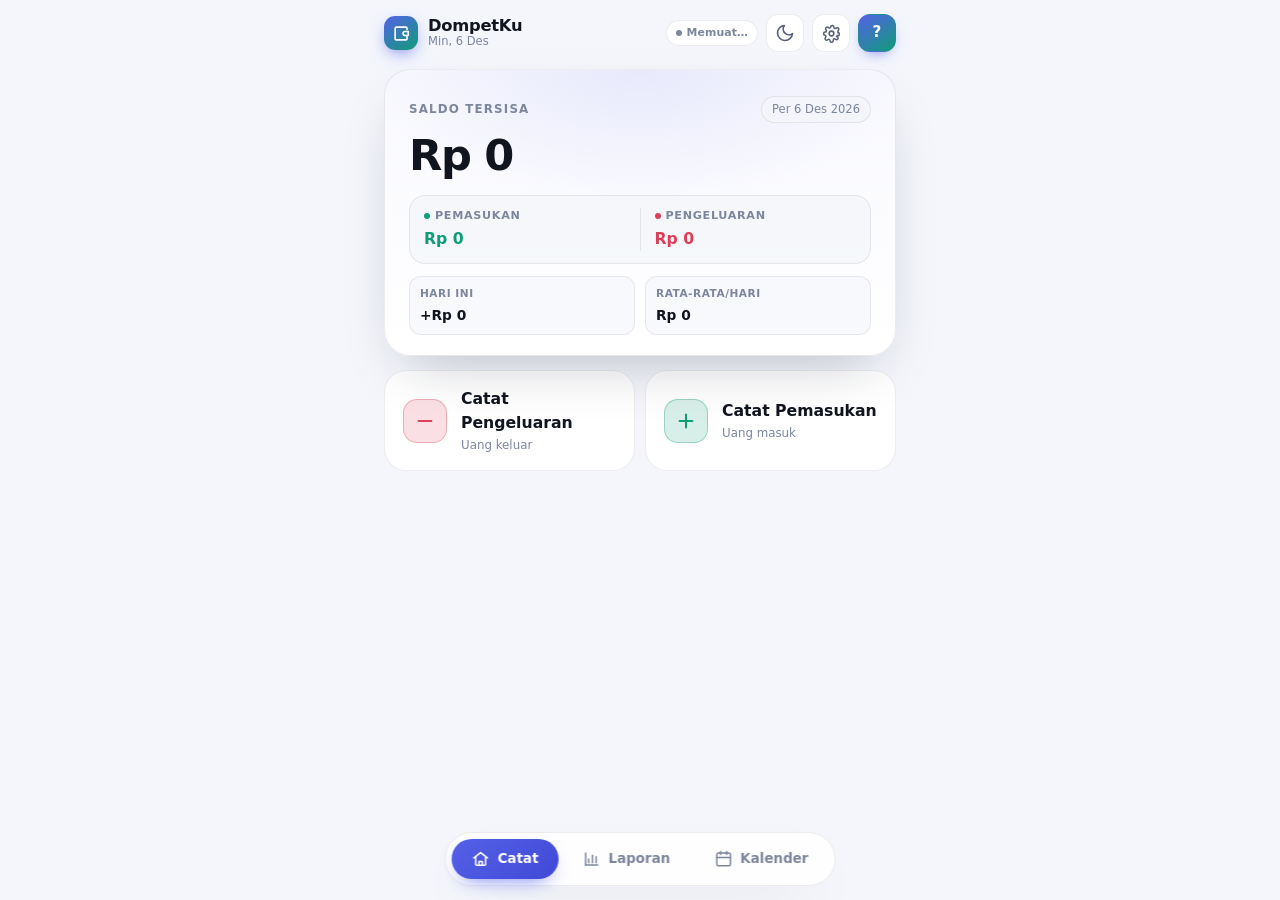
==== index.html @ d8cf6d12 "fix(calendar): use shared API client" ====
<!DOCTYPE html>
<html lang="id" data-theme="dark">
<head>
  <meta charset="UTF-8">
  <meta name="viewport" content="width=device-width, initial-scale=1, viewport-fit=cover">
  <meta name="theme-color" content="#0b0d14">
  <script>
    // Terapkan tema sebelum paint pertama (anti-kedip) — sejajar resolveTheme() di ui.js.
    try {
      var t = (JSON.parse(localStorage.getItem('dompetku.v2') || '{}').settings || {}).theme;
      var sistem = matchMedia('(prefers-color-scheme: light)').matches ? 'light' : 'dark';
      document.documentElement.dataset.theme = (t === 'light' || t === 'dark') ? t : sistem;
      document.querySelector('meta[name="theme-color"]').content =
        document.documentElement.dataset.theme === 'light' ? '#f6f7fb' : '#0b0d14';
    } catch (e) {}
  </script>
  <meta name="description" content="DompetKu — catat pemasukan, pengeluaran, dan saldo keluargamu dengan cepat.">
  <meta name="apple-mobile-web-app-capable" content="yes">
  <meta name="apple-mobile-web-app-status-bar-style" content="black-translucent">
  <meta name="apple-mobile-web-app-title" content="DompetKu">
  <title>DompetKu — Catat</title>
  <link rel="manifest" href="manifest.json">
  <link rel="icon" type="image/svg+xml" href="icons/icon.svg?v=1.20">
  <link rel="apple-touch-icon" sizes="180x180" href="icons/apple-touch-icon.png?v=1.20">
  <link rel="stylesheet" href="css/base.css">
  <link rel="stylesheet" href="css/catat.css">
  <link rel="stylesheet" href="css/receipt.css">
  <script type="module" src="js/catat.js"></script>
</head>
<body>
  <div class="shell">
    <header class="appbar" id="appbar">
      <div class="appbar__brand">
        <span class="appbar__mark" aria-hidden="true">
          <svg viewBox="0 0 24 24" width="19" height="19" fill="none" stroke="currentColor" stroke-width="2.1" stroke-linecap="round" stroke-linejoin="round">
            <path d="M19 7V5.5A1.5 1.5 0 0 0 17.5 4h-12A1.5 1.5 0 0 0 4 5.5v13A1.5 1.5 0 0 0 5.5 20h12a1.5 1.5 0 0 0 1.5-1.5V16"/>
            <path d="M20.5 9.5h-4a2.5 2.5 0 0 0 0 5h4z"/>
          </svg>
        </span>
        <div>
          <h1 class="appbar__title">DompetKu</h1>
          <p class="appbar__sub" id="appbarSub">Catat cepat, rapi tiap hari</p>
        </div>
      </div>
      <div class="appbar__actions">
        <span class="sync" id="syncBadge" data-tone="idle" hidden></span>
        <button class="icon-btn" id="themeToggle" type="button" aria-label="Ganti tema"></button>
        <button class="icon-btn" id="settingsBtn" type="button" aria-label="Pengaturan">
          <svg viewBox="0 0 24 24" width="19" height="19" fill="none" stroke="currentColor" stroke-width="1.9" stroke-linecap="round" stroke-linejoin="round">
            <circle cx="12" cy="12" r="3"/>
            <path d="M19.4 14.5a1.6 1.6 0 0 0 .32 1.76l.06.06a2 2 0 1 1-2.83 2.83l-.05-.06a1.6 1.6 0 0 0-1.77-.32 1.6 1.6 0 0 0-.97 1.47V21a2 2 0 1 1-4 0v-.1a1.6 1.6 0 0 0-1.05-1.46 1.6 1.6 0 0 0-1.76.32l-.06.06a2 2 0 1 1-2.83-2.83l.06-.06a1.6 1.6 0 0 0 .32-1.76 1.6 1.6 0 0 0-1.47-.98H4a2 2 0 1 1 0-4h.1a1.6 1.6 0 0 0 1.46-1.04 1.6 1.6 0 0 0-.32-1.77l-.06-.05a2 2 0 1 1 2.83-2.83l.06.06a1.6 1.6 0 0 0 1.76.32H10a1.6 1.6 0 0 0 .98-1.47V4a2 2 0 1 1 4 0v.1a1.6 1.6 0 0 0 .98 1.47 1.6 1.6 0 0 0 1.75-.33l.06-.05a2 2 0 1 1 2.83 2.83l-.06.06a1.6 1.6 0 0 0-.32 1.76V10c.11.61.62 1.05 1.24 1.06H20a2 2 0 1 1 0 4h-.1a1.6 1.6 0 0 0-1.5.94z"/>
          </svg>
        </button>
        <button class="icon-btn icon-btn--account" id="accountBtn" type="button" aria-label="Akun">?</button>
      </div>
    </header>

    <main class="page">
      <section class="balance" aria-labelledby="balanceLabel">
        <div class="balance__glow" aria-hidden="true"></div>
        <div class="balance__top">
          <p class="balance__label" id="balanceLabel">Saldo Tersisa</p>
          <span class="balance__date" id="balanceDate"></span>
        </div>
        <p class="balance__amount num" id="balanceAmount">Rp 0</p>
        <div class="balance__flows">
          <div class="flow flow--in">
            <span class="flow__label">Pemasukan</span>
            <span class="flow__value num" id="totalIncome">Rp 0</span>
          </div>
          <span class="flow__divider" aria-hidden="true"></span>
          <div class="flow flow--out">
            <span class="flow__label">Pengeluaran</span>
            <span class="flow__value num" id="totalExpense">Rp 0</span>
          </div>
        </div>
        <div class="balance__stats" id="balanceStats"></div>
      </section>

      <section class="actions" aria-label="Catat transaksi baru">
        <button class="action action--expense" id="catatExpense" type="button">
          <span class="action__icon" aria-hidden="true">
            <svg viewBox="0 0 24 24" width="22" height="22" fill="none" stroke="currentColor" stroke-width="2.2" stroke-linecap="round" stroke-linejoin="round">
              <path d="M5 12h14"/>
            </svg>
          </span>
          <span class="action__text">
            <span class="action__label">Catat Pengeluaran</span>
            <span class="action__hint">Uang keluar</span>
          </span>
        </button>
        <button class="action action--income" id="catatIncome" type="button">
          <span class="action__icon" aria-hidden="true">
            <svg viewBox="0 0 24 24" width="22" height="22" fill="none" stroke="currentColor" stroke-width="2.2" stroke-linecap="round" stroke-linejoin="round">
              <path d="M5 12h14M12 5v14"/>
            </svg>
          </span>
          <span class="action__text">
            <span class="action__label">Catat Pemasukan</span>
            <span class="action__hint">Uang masuk</span>
          </span>
        </button>
      </section>
    </main>

    <nav class="nav" aria-label="Navigasi utama">
      <a class="nav__item is-active" href="index.html" aria-current="page">
        <svg viewBox="0 0 24 24" width="18" height="18" fill="none" stroke="currentColor" stroke-width="2" stroke-linecap="round" stroke-linejoin="round" aria-hidden="true">
          <path d="M3 10.6 12 3.4l9 7.2"/><path d="M5.4 9.6V19a1.4 1.4 0 0 0 1.4 1.4h10.4A1.4 1.4 0 0 0 18.6 19V9.6"/><path d="M9.8 20.4v-5.2h4.4v5.2"/>
        </svg>
        Catat
      </a>
      <a class="nav__item" href="laporan.html">
        <svg viewBox="0 0 24 24" width="18" height="18" fill="none" stroke="currentColor" stroke-width="2" stroke-linecap="round" stroke-linejoin="round" aria-hidden="true">
          <path d="M4 20V4"/><path d="M4 20h16"/><path d="M8 17v-5"/><path d="M13 17V7"/><path d="M18 17v-8"/>
        </svg>
        Laporan
      </a>
      <a class="nav__item" href="kalender.html">
        <svg viewBox="0 0 24 24" width="18" height="18" fill="none" stroke="currentColor" stroke-width="2" stroke-linecap="round" stroke-linejoin="round" aria-hidden="true">
          <rect x="3" y="4" width="18" height="17" rx="2"/><path d="M16 2v4M8 2v4M3 10h18"/>
        </svg>
        Kalender
      </a>
    </nav>
  </div>
</body>
</html>
---- css/base.css ----
*, *::before, *::after {
  box-sizing: border-box;
  margin: 0;
  padding: 0;
}

:root {
  --font-sans: -apple-system, BlinkMacSystemFont, 'Segoe UI', Inter, Roboto, system-ui, sans-serif;
  --bg: #0b0d14;
  --bg-2: #0f121b;
  --surface: rgba(255, 255, 255, 0.035);
  --surface-2: #151926;
  --surface-3: #1c2131;
  --border: rgba(255, 255, 255, 0.08);
  --border-strong: rgba(255, 255, 255, 0.16);
  --text: #eef1f7;
  --text-soft: #a8b0c2;
  --text-muted: #6b7488;
  --primary: #7c8cff;
  --primary-soft: rgba(124, 140, 255, 0.14);
  --primary-strong: #6474f5;
  --income: #2fd6a5;
  --income-soft: rgba(47, 214, 165, 0.13);
  --expense: #fb7185;
  --expense-soft: rgba(251, 113, 133, 0.13);
  --warn: #f5b544;
  --warn-soft: rgba(245, 181, 68, 0.14);
  --chart-grid: rgba(255, 255, 255, 0.06);
  --shadow-sm: 0 1px 2px rgba(0, 0, 0, 0.25);
  --shadow-md: 0 12px 30px -12px rgba(0, 0, 0, 0.6);
  --shadow-lg: 0 24px 60px -20px rgba(0, 0, 0, 0.75);
  --radius-xs: 8px;
  --radius-sm: 12px;
  --radius-md: 16px;
  --radius-lg: 22px;
  --radius-full: 999px;
  --nav-height: 68px;
  --gutter: 18px;
  /* Jarak seragam antar blok utama di dalam .page (beranda & laporan). */
  --stack-gap: 14px;
  --ease: cubic-bezier(0.22, 0.61, 0.36, 1);
  /* Diukur dari lingkungan, bukan nilai tetap: iPhone A2HS memakai
     viewport-fit=cover sehingga konten bisa menyusup ke balik status bar. */
  --safe-top: env(safe-area-inset-top);
}

html[data-theme='light'] {
  --bg: #f4f6fb;
  --bg-2: #eceff7;
  --surface: #ffffff;
  --surface-2: #ffffff;
  --surface-3: #f3f5fa;
  --border: rgba(15, 23, 42, 0.08);
  --border-strong: rgba(15, 23, 42, 0.18);
  --text: #10151f;
  --text-soft: #55607a;
  --text-muted: #7c869c;
  --primary: #5561e8;
  --primary-soft: rgba(85, 97, 232, 0.1);
  --primary-strong: #4149d6;
  --income: #0f9c78;
  --income-soft: rgba(15, 156, 120, 0.12);
  --expense: #dc3f57;
  --expense-soft: rgba(220, 63, 87, 0.1);
  --warn: #b8791a;
  --warn-soft: rgba(184, 121, 26, 0.12);
  --chart-grid: rgba(15, 23, 42, 0.07);
  --shadow-sm: 0 1px 2px rgba(15, 23, 42, 0.06);
  --shadow-md: 0 12px 28px -16px rgba(15, 23, 42, 0.25);
  --shadow-lg: 0 24px 60px -24px rgba(15, 23, 42, 0.3);
}

html {
  font-size: 16px;
  -webkit-text-size-adjust: 100%;
  scroll-behavior: smooth;
}

body {
  font-family: var(--font-sans);
  background: var(--bg);
  color: var(--text);
  line-height: 1.5;
  min-height: 100dvh;
  overflow-x: hidden;
  -webkit-font-smoothing: antialiased;
  text-rendering: optimizeLegibility;
}

body::before {
  content: '';
  position: fixed;
  inset: -30% -10% auto -10%;
  height: 70vh;
  background: radial-gradient(60% 60% at 50% 0%, var(--primary-soft), transparent 70%);
  filter: blur(20px);
  pointer-events: none;
  z-index: 0;
  opacity: 0.8;
}

html[data-theme='light'] body::before {
  opacity: 0.55;
}

body.is-locked {
  overflow: hidden;
}

button, input, select, textarea {
  font: inherit;
  color: inherit;
}

button {
  background: none;
  border: none;
  cursor: pointer;
}

h1, h2, h3, h4 {
  font-weight: 700;
  letter-spacing: -0.015em;
}

:focus-visible {
  outline: 2px solid var(--primary);
  outline-offset: 2px;
  border-radius: 6px;
}

::selection {
  background: var(--primary-soft);
}

.visually-hidden {
  position: absolute;
  width: 1px;
  height: 1px;
  padding: 0;
  margin: -1px;
  overflow: hidden;
  clip: rect(0 0 0 0);
  white-space: nowrap;
  border: 0;
}

.num {
  font-variant-numeric: tabular-nums;
  font-feature-settings: 'tnum' 1;
}

.hidden {
  display: none !important;
}

/* === Shell === */

.shell {
  position: relative;
  z-index: 1;
  max-width: 560px;
  margin: 0 auto;
  padding: 0 var(--gutter) calc(var(--nav-height) + 40px);
  min-height: 100dvh;
}

.shell--wide {
  max-width: 780px;
}

/* === App bar === */

.appbar {
  position: sticky;
  top: 0;
  z-index: 40;
  display: flex;
  align-items: center;
  gap: 12px;
  /* Konten diturunkan melewati status bar; latar tetap menutup area atas. */
  padding: calc(var(--safe-top) + 14px) 0 12px;
  background: var(--bg);
  background: color-mix(in srgb, var(--bg) 82%, transparent);
  backdrop-filter: saturate(160%) blur(14px);
  -webkit-backdrop-filter: saturate(160%) blur(14px);
  border-bottom: 1px solid transparent;
  transition: border-color 0.2s var(--ease), background 0.2s var(--ease);
}

.appbar.is-scrolled {
  border-bottom-color: var(--border);
}

.appbar__brand {
  display: flex;
  align-items: center;
  gap: 10px;
  min-width: 0;
}

.appbar__mark {
  width: 34px;
  height: 34px;
  border-radius: 11px;
  display: grid;
  place-items: center;
  background: linear-gradient(145deg, var(--primary), var(--income));
  color: #fff;
  box-shadow: 0 6px 18px -6px var(--primary);
  flex-shrink: 0;
}

.appbar__title {
  font-size: 1.02rem;
  line-height: 1.15;
  white-space: nowrap;
  overflow: hidden;
  text-overflow: ellipsis;
}

.appbar__sub {
  font-size: 0.72rem;
  color: var(--text-muted);
  line-height: 1.2;
}

.appbar__actions {
  margin-left: auto;
  display: flex;
  align-items: center;
  gap: 8px;
  flex-wrap: wrap;
  justify-content: flex-end;
}

.appbar__nav {
  display: flex;
  align-items: center;
  gap: 6px;
  padding: 4px;
  border-radius: var(--radius-full);
  background: var(--surface);
  border: 1px solid var(--border);
}

.appbar__nav-link {
  display: inline-flex;
  align-items: center;
  gap: 6px;
  padding: 6px 10px;
  border-radius: var(--radius-full);
  font-size: 0.82rem;
  color: var(--text-soft);
  text-decoration: none;
  transition: 0.18s var(--ease);
}

.appbar__nav-link:hover {
  color: var(--text);
}

.appbar__nav-link--active {
  background: var(--primary-soft);
  color: var(--text);
  font-weight: 600;
}

.icon-btn {
  width: 38px;
  height: 38px;
  border-radius: 12px;
  display: grid;
  place-items: center;
  background: var(--surface);
  border: 1px solid var(--border);
  color: var(--text-soft);
  transition: 0.18s var(--ease);
}

.icon-btn:hover {
  color: var(--text);
  border-color: var(--border-strong);
  background: var(--surface-3);
}

.icon-btn:active {
  transform: scale(0.94);
}

.icon-btn--sm {
  width: 32px;
  height: 32px;
  border-radius: 10px;
}

.icon-btn--account {
  background: linear-gradient(145deg, var(--primary), var(--income));
  border-color: transparent;
  color: #fff;
  font-weight: 700;
  font-size: 0.95rem;
  box-shadow: 0 6px 16px -8px var(--primary);
}

.icon-btn--account:hover {
  color: #fff;
}

.icon-btn--account .avatar {
  line-height: 1;
}

.sync {
  display: inline-flex;
  align-items: center;
  gap: 5px;
  padding: 4px 9px;
  border-radius: var(--radius-full);
  border: 1px solid var(--border);
  background: var(--surface);
  color: var(--text-muted);
  font-size: 0.68rem;
  font-weight: 600;
  letter-spacing: 0.01em;
  white-space: nowrap;
}

.sync::before {
  content: '';
  width: 6px;
  height: 6px;
  border-radius: 50%;
  background: currentColor;
  flex-shrink: 0;
}

.sync[data-tone='good'] {
  color: var(--income);
  border-color: rgba(47, 214, 165, 0.3);
  background: var(--income-soft);
}

.sync[data-tone='warn'] {
  color: var(--warn);
  border-color: rgba(245, 181, 68, 0.3);
  background: var(--warn-soft);
}

@media (max-width: 26rem) {
  .sync {
    display: none;
  }

  .nav {
    gap: 2px;
    padding: 5px;
  }

  .nav__item {
    gap: 5px;
    padding: 9px 11px;
    font-size: 0.78rem;
  }
}

/* === Akun === */

.account {
  display: grid;
  gap: 18px;
}

.account__head {
  display: flex;
  align-items: center;
  gap: 12px;
  padding: 14px;
  border-radius: var(--radius-md);
  border: 1px solid var(--border);
  background: var(--surface-2);
}

.account__avatar {
  width: 42px;
  height: 42px;
  border-radius: 50%;
  display: grid;
  place-items: center;
  background: linear-gradient(145deg, var(--primary), var(--income));
  color: #fff;
  font-weight: 700;
  flex-shrink: 0;
}

.account__name {
  display: block;
  font-size: 0.98rem;
}

.account__role {
  display: block;
  color: var(--text-muted);
  font-size: 0.76rem;
  margin-top: 2px;
}

.account__form {
  display: grid;
  gap: 10px;
  padding-top: 4px;
  border-top: 1px solid var(--border);
}

.sessions {
  list-style: none;
  margin: 0 0 8px;
  padding: 0;
  display: grid;
  gap: 8px;
}

.session {
  display: flex;
  align-items: center;
  justify-content: space-between;
  gap: 10px;
  padding: 10px 12px;
  border-radius: var(--radius-sm);
  border: 1px solid var(--border);
  background: var(--surface-2);
  font-size: 0.82rem;
}

.session.is-self {
  border-color: rgba(47, 214, 165, 0.35);
  background: var(--income-soft);
}

.session__meta {
  display: block;
  color: var(--text-muted);
  font-size: 0.72rem;
  margin-top: 2px;
}

.session__tag {
  padding: 3px 8px;
  border-radius: var(--radius-full);
  background: var(--primary-soft);
  color: var(--primary);
  font-size: 0.68rem;
  font-weight: 600;
  white-space: nowrap;
}

/* === Banner offline === */
/* Duduk di aliran normal tepat di bawah appbar: tidak menutupi navigasi
   bawah dan tidak bertabrakan dengan toast. */
.offline-banner {
  display: block;
  margin: 10px 0 0;
  padding: 8px 14px;
  border: 1px solid color-mix(in srgb, var(--warn) 42%, var(--border));
  border-radius: var(--radius-sm);
  background: var(--warn-soft);
  color: var(--text);
  font-size: 12.5px;
  line-height: 1.4;
  text-align: center;
}

.offline-banner[hidden] {
  display: none;
}

/* === Cards === */

.card {
  background: var(--surface);
  border: 1px solid var(--border);
  border-radius: var(--radius-lg);
  box-shadow: var(--shadow-md);
  padding: 18px;
}

/* Jarak antar blok utama halaman. Dipakai lewat selektor bersaudara supaya
   blok yang bukan .card (mis. #kpis di laporan) tetap ikut berjarak sama. */
.page > * + * {
  margin-top: var(--stack-gap);
}

.card + .card {
  margin-top: var(--stack-gap);
}

html[data-theme='light'] .card {
  background: var(--surface);
}

.card__head {
  display: flex;
  align-items: center;
  justify-content: space-between;
  gap: 12px;
  margin-bottom: 14px;
}

.card__title {
  font-size: 0.95rem;
  display: flex;
  align-items: center;
  gap: 8px;
}

.card__hint {
  font-size: 0.76rem;
  color: var(--text-muted);
}

.section-title {
  font-size: 0.72rem;
  text-transform: uppercase;
  letter-spacing: 0.09em;
  color: var(--text-muted);
  font-weight: 600;
}

/* === Bottom nav === */

.nav {
  position: fixed;
  left: 50%;
  transform: translateX(-50%);
  bottom: max(14px, env(safe-area-inset-bottom));
  z-index: 50;
  display: flex;
  gap: 4px;
  padding: 6px;
  border-radius: var(--radius-full);
  background: var(--surface-2);
  background: color-mix(in srgb, var(--surface-2) 88%, transparent);
  border: 1px solid var(--border);
  box-shadow: var(--shadow-lg);
  backdrop-filter: blur(18px) saturate(160%);
  -webkit-backdrop-filter: blur(18px) saturate(160%);
  max-width: calc(100vw - 24px);
}

.nav__item {
  display: flex;
  align-items: center;
  gap: 8px;
  padding: 10px 20px;
  border-radius: var(--radius-full);
  color: var(--text-muted);
  text-decoration: none;
  font-size: 0.84rem;
  font-weight: 600;
  white-space: nowrap;
  transition: 0.2s var(--ease);
}

.nav__item:hover {
  color: var(--text);
}

.nav__item.is-active {
  color: #fff;
  background: linear-gradient(140deg, var(--primary), var(--primary-strong));
  box-shadow: 0 8px 20px -10px var(--primary);
}

/* === Buttons === */

.btn {
  display: inline-flex;
  align-items: center;
  justify-content: center;
  gap: 8px;
  padding: 11px 16px;
  border-radius: var(--radius-sm);
  font-size: 0.88rem;
  font-weight: 600;
  border: 1px solid transparent;
  transition: 0.18s var(--ease);
  white-space: nowrap;
}

.btn:active {
  transform: scale(0.98);
}

.btn--primary {
  background: linear-gradient(140deg, var(--primary), var(--primary-strong));
  color: #fff;
  box-shadow: 0 10px 24px -12px var(--primary);
}

.btn--primary:hover {
  filter: brightness(1.06);
}

.btn--income {
  background: linear-gradient(140deg, var(--income), color-mix(in srgb, var(--income) 78%, #000));
  color: #04231b;
  box-shadow: 0 10px 24px -12px var(--income);
}

.btn--ghost {
  background: var(--surface-3);
  border-color: var(--border);
  color: var(--text-soft);
}

.btn--ghost:hover {
  color: var(--text);
  border-color: var(--border-strong);
}

.btn--danger {
  background: var(--expense);
  color: #fff;
}

.btn--danger-ghost {
  background: var(--expense-soft);
  color: var(--expense);
  border-color: transparent;
}

.btn--block {
  width: 100%;
}

.btn--lg {
  padding: 14px 18px;
  font-size: 0.95rem;
}

.btn-row {
  display: flex;
  gap: 10px;
}

.btn-row .btn {
  flex: 1;
}

/* === Segmented === */

.segmented {
  display: flex;
  gap: 4px;
  padding: 4px;
  background: var(--surface-3);
  border: 1px solid var(--border);
  border-radius: var(--radius-full);
}

.segmented__btn {
  flex: 1;
  display: flex;
  align-items: center;
  justify-content: center;
  gap: 6px;
  padding: 9px 10px;
  border-radius: var(--radius-full);
  font-size: 0.84rem;
  font-weight: 600;
  color: var(--text-muted);
  transition: 0.2s var(--ease);
}

.segmented__btn:hover {
  color: var(--text);
}

.segmented__btn.is-active {
  background: var(--surface-2);
  color: var(--text);
  box-shadow: var(--shadow-sm);
}

.quick-form-wrap[data-type='expense'] .segmented__btn.is-active {
  color: var(--expense);
}

.quick-form-wrap[data-type='income'] .segmented__btn.is-active {
  color: var(--income);
}

/* === Amount input === */

.amount {
  display: flex;
  align-items: baseline;
  gap: 8px;
  padding: 12px 16px;
  background: var(--surface-3);
  border: 1px solid var(--border);
  border-radius: var(--radius-md);
  transition: 0.2s var(--ease);
}

.amount:focus-within {
  border-color: var(--primary);
  box-shadow: 0 0 0 4px var(--primary-soft);
}

.quick-form-wrap[data-type='expense'] .amount:focus-within {
  border-color: var(--expense);
  box-shadow: 0 0 0 4px var(--expense-soft);
}

.quick-form-wrap[data-type='income'] .amount:focus-within {
  border-color: var(--income);
  box-shadow: 0 0 0 4px var(--income-soft);
}

.amount__prefix {
  font-size: 1.05rem;
  font-weight: 600;
  color: var(--text-muted);
}

.amount__input {
  flex: 1;
  min-width: 0;
  border: none;
  background: none;
  outline: none;
  font-size: 1.75rem;
  font-weight: 700;
  letter-spacing: -0.02em;
  padding: 0;
  font-variant-numeric: tabular-nums;
}

.amount__input::placeholder {
  color: var(--text-muted);
  opacity: 0.5;
}

.amount__hint {
  font-size: 0.74rem;
  color: var(--text-muted);
  min-height: 18px;
  padding: 6px 4px 0;
  font-variant-numeric: tabular-nums;
}

/* === Fields === */

.field {
  margin-top: 14px;
}

.field__label {
  display: block;
  font-size: 0.74rem;
  font-weight: 600;
  color: var(--text-muted);
  margin-bottom: 8px;
  text-transform: uppercase;
  letter-spacing: 0.06em;
}

.field__control {
  width: 100%;
  padding: 12px 14px;
  background: var(--surface-3);
  border: 1px solid var(--border);
  border-radius: var(--radius-sm);
  color: var(--text);
  font-size: 0.9rem;
  outline: none;
  transition: 0.18s var(--ease);
}

.field__control::placeholder {
  color: var(--text-muted);
}

.field__control:focus {
  border-color: var(--primary);
  box-shadow: 0 0 0 3px var(--primary-soft);
}

.field__hint {
  font-size: 0.72rem;
  color: var(--text-muted);
  margin-top: 6px;
  line-height: 1.45;
}

.field-row {
  display: flex;
  gap: 10px;
}

.field-row > * {
  flex: 1;
}

/* === Chips === */

.chips {
  display: flex;
  flex-wrap: wrap;
  gap: 8px;
}

.chips--scroll {
  flex-wrap: nowrap;
  overflow-x: auto;
  padding-bottom: 4px;
  scrollbar-width: none;
  -webkit-overflow-scrolling: touch;
}

.chips--scroll::-webkit-scrollbar {
  display: none;
}

.chip {
  display: inline-flex;
  align-items: center;
  gap: 7px;
  padding: 8px 13px;
  border-radius: var(--radius-full);
  background: var(--surface-3);
  border: 1px solid var(--border);
  color: var(--text-soft);
  font-size: 0.82rem;
  font-weight: 600;
  transition: 0.18s var(--ease);
}

.chip:hover {
  color: var(--text);
  border-color: var(--border-strong);
}

.chip.is-active {
  background: var(--primary-soft);
  border-color: var(--primary);
  background: color-mix(in srgb, var(--tone, var(--primary)) 18%, transparent);
  border-color: color-mix(in srgb, var(--tone, var(--primary)) 55%, transparent);
  color: var(--text);
  box-shadow: inset 0 0 0 1px color-mix(in srgb, var(--tone, var(--primary)) 25%, transparent);
}

.chip--sm {
  padding: 6px 11px;
  font-size: 0.76rem;
}

.chips--sm .chip.is-active {
  --tone: var(--primary);
}

/* === Date picker === */

.datepick {
  display: flex;
  flex-wrap: wrap;
  align-items: center;
  gap: 8px;
}

.datepick__chip {
  padding: 8px 13px;
  border-radius: var(--radius-full);
  background: var(--surface-3);
  border: 1px solid var(--border);
  color: var(--text-soft);
  font-size: 0.8rem;
  font-weight: 600;
  transition: 0.18s var(--ease);
}

.datepick__chip.is-active {
  background: var(--primary-soft);
  border-color: var(--border-strong);
  border-color: color-mix(in srgb, var(--primary) 50%, transparent);
  color: var(--text);
}

.datepick__manual {
  display: inline-flex;
  align-items: center;
  gap: 8px;
  padding: 7px 12px;
  border-radius: var(--radius-full);
  background: var(--surface-3);
  border: 1px solid var(--border);
  color: var(--text-muted);
}

.datepick__manual input {
  border: none;
  background: none;
  outline: none;
  color: var(--text-soft);
  font-size: 0.8rem;
  font-weight: 600;
  width: 122px;
  font-variant-numeric: tabular-nums;
}

.datepick__manual:focus-within {
  border-color: var(--primary);
}

input[type='date']::-webkit-calendar-picker-indicator {
  filter: invert(0.65);
  cursor: pointer;
}

html[data-theme='light'] input[type='date']::-webkit-calendar-picker-indicator {
  filter: none;
}

/* === Disclosure === */

.disclosure {
  margin-top: 14px;
  border-top: 1px solid var(--border);
  padding-top: 12px;
}

.disclosure__summary {
  font-size: 0.8rem;
  font-weight: 600;
  color: var(--text-muted);
  cursor: pointer;
  list-style: none;
  display: flex;
  align-items: center;
  gap: 6px;
}

.disclosure__summary::-webkit-details-marker {
  display: none;
}

.disclosure__summary::before {
  content: '›';
  display: inline-block;
  transition: transform 0.2s var(--ease);
  font-size: 1rem;
}

.disclosure[open] .disclosure__summary::before {
  transform: rotate(90deg);
}

.disclosure__body {
  padding-top: 12px;
}

.form-error {
  font-size: 0.78rem;
  color: var(--expense);
  background: var(--expense-soft);
  border-radius: var(--radius-xs);
  padding: 8px 10px;
  margin-top: 8px;
}

/* === Range === */

.range__wrap {
  display: flex;
  align-items: center;
  gap: 14px;
}

.range {
  flex: 1;
  appearance: none;
  height: 6px;
  border-radius: 3px;
  background: var(--surface-3);
  border: 1px solid var(--border);
  outline: none;
}

.range::-webkit-slider-thumb {
  appearance: none;
  width: 20px;
  height: 20px;
  border-radius: 50%;
  background: var(--primary);
  border: 2px solid var(--bg);
  box-shadow: 0 2px 8px rgba(0, 0, 0, 0.35);
  cursor: pointer;
}

.range::-moz-range-thumb {
  width: 18px;
  height: 18px;
  border: 2px solid var(--bg);
  border-radius: 50%;
  background: var(--primary);
  cursor: pointer;
}

.range__value {
  font-size: 0.9rem;
  font-weight: 700;
  color: var(--text);
  min-width: 42px;
  text-align: right;
  font-variant-numeric: tabular-nums;
}

/* === Sheet === */

/* Isi modal catat: form + pemindai struk di bawahnya */
.sheet-form {
  display: flex;
  flex-direction: column;
}

.sheet-form__scan {
  margin-top: 12px;
  padding-top: 14px;
  border-top: 1px solid var(--border);
}

.sheet-backdrop {
  position: fixed;
  inset: 0;
  z-index: 90;
  background: rgba(3, 5, 10, 0.55);
  backdrop-filter: blur(4px);
  display: flex;
  align-items: flex-end;
  justify-content: center;
  opacity: 0;
  transition: opacity 0.24s var(--ease);
}

.sheet-backdrop.is-open {
  opacity: 1;
}

.sheet {
  width: min(560px, 100%);
  max-height: 92dvh;
  display: flex;
  flex-direction: column;
  background: var(--surface-2);
  border: 1px solid var(--border);
  border-bottom: none;
  border-radius: var(--radius-lg) var(--radius-lg) 0 0;
  box-shadow: var(--shadow-lg);
  transform: translateY(18px);
  transition: transform 0.28s var(--ease);
  padding-bottom: env(safe-area-inset-bottom);
}

.sheet-backdrop.is-open .sheet {
  transform: translateY(0);
}

.sheet__head {
  position: relative;
  padding: 18px 18px 10px;
  border-bottom: 1px solid var(--border);
}

.sheet__handle {
  width: 40px;
  height: 4px;
  border-radius: 2px;
  background: var(--border-strong);
  margin: 0 auto 12px;
}

.sheet__titles {
  padding-right: 40px;
}

.sheet__title {
  font-size: 1.02rem;
}

.sheet__subtitle {
  font-size: 0.78rem;
  color: var(--text-muted);
  margin-top: 2px;
}

.sheet__head .icon-btn {
  position: absolute;
  top: 22px;
  right: 18px;
}

.sheet__body {
  padding: 16px 18px;
  overflow-y: auto;
  overscroll-behavior: contain;
}

.sheet__foot {
  padding: 14px 18px calc(16px + env(safe-area-inset-bottom));
  border-top: 1px solid var(--border);
}

.sheet__text {
  font-size: 0.88rem;
  color: var(--text-soft);
  line-height: 1.6;
}

/* === Toast === */

.toast-stack {
  position: fixed;
  left: 50%;
  transform: translateX(-50%);
  bottom: calc(var(--nav-height) + 26px);
  z-index: 95;
  display: flex;
  flex-direction: column;
  gap: 8px;
  width: min(520px, calc(100vw - 24px));
  pointer-events: none;
}

.toast {
  pointer-events: auto;
  display: flex;
  align-items: center;
  gap: 10px;
  padding: 11px 12px 11px 14px;
  border-radius: var(--radius-sm);
  background: var(--surface-2);
  border: 1px solid var(--border);
  box-shadow: var(--shadow-lg);
  font-size: 0.84rem;
  animation: toastIn 0.26s var(--ease);
}

.toast.is-leaving {
  animation: toastOut 0.2s var(--ease) forwards;
}

.toast--good {
  border-color: color-mix(in srgb, var(--income) 45%, transparent);
}

.toast--warn {
  border-color: color-mix(in srgb, var(--warn) 45%, transparent);
}

.toast--bad {
  border-color: color-mix(in srgb, var(--expense) 45%, transparent);
}

.toast__text {
  flex: 1;
  color: var(--text-soft);
  min-width: 0;
}

.toast__action {
  font-size: 0.8rem;
  font-weight: 700;
  color: var(--primary);
  padding: 4px 8px;
  border-radius: var(--radius-xs);
}

.toast__close {
  color: var(--text-muted);
  display: grid;
  place-items: center;
  padding: 4px;
  border-radius: 6px;
}

@keyframes toastIn {
  from { opacity: 0; transform: translateY(12px) scale(0.97); }
  to { opacity: 1; transform: translateY(0) scale(1); }
}

@keyframes toastOut {
  to { opacity: 0; transform: translateY(8px) scale(0.97); }
}

/* === Empty state === */

.empty {
  text-align: center;
  padding: 32px 18px;
  color: var(--text-muted);
}

.empty__icon {
  width: 52px;
  height: 52px;
  border-radius: 16px;
  display: grid;
  place-items: center;
  margin: 0 auto 12px;
  background: var(--surface-3);
  border: 1px solid var(--border);
  color: var(--text-muted);
}

.empty__title {
  font-size: 0.92rem;
  font-weight: 700;
  color: var(--text-soft);
}

.empty__text {
  font-size: 0.8rem;
  margin-top: 4px;
}

.empty__hint {
  font-size: 0.78rem;
  color: var(--text-muted);
  line-height: 1.5;
}

/* === Settings === */

.settings__stat {
  display: flex;
  align-items: baseline;
  justify-content: space-between;
  gap: 12px;
  padding: 12px 14px;
  border-radius: var(--radius-sm);
  background: var(--surface-3);
  border: 1px solid var(--border);
}

.settings__stat-label {
  font-size: 0.78rem;
  color: var(--text-muted);
}

.settings__stat-value {
  font-size: 1rem;
  font-weight: 700;
  font-variant-numeric: tabular-nums;
}

.settings__actions {
  display: flex;
  flex-direction: column;
  gap: 8px;
  margin: 18px 0 10px;
}

.settings__actions .btn {
  justify-content: flex-start;
}

/* === Reduced motion === */

@media (prefers-reduced-motion: reduce) {
  *, *::before, *::after {
    animation-duration: 0.001ms !important;
    animation-iteration-count: 1 !important;
    transition-duration: 0.001ms !important;
    scroll-behavior: auto !important;
  }
}

/* === Scrollbar === */

* {
  scrollbar-width: thin;
  scrollbar-color: var(--border-strong) transparent;
}

*::-webkit-scrollbar {
  width: 8px;
  height: 8px;
}

*::-webkit-scrollbar-track {
  background: transparent;
}

*::-webkit-scrollbar-thumb {
  background: var(--border-strong);
  border-radius: 4px;
}

/* === Tablet up === */

@media (min-width: 720px) {
  :root {
    --gutter: 24px;
  }

  .shell {
    padding-bottom: calc(var(--nav-height) + 48px);
  }
}
---- css/catat.css ----
/* === Balance hero === */

.balance {
  position: relative;
  overflow: hidden;
  margin-top: 4px;
  padding: 22px 20px 18px;
  border-radius: 26px;
  border: 1px solid var(--border);
  background: var(--surface-2);
  background:
    linear-gradient(180deg, color-mix(in srgb, var(--surface-2) 96%, var(--primary) 4%), var(--surface-2));
  box-shadow: var(--shadow-lg);
}

.balance__glow {
  position: absolute;
  inset: -60% -30% auto -30%;
  height: 150%;
  background: radial-gradient(50% 50% at 50% 40%, var(--primary-soft), transparent 68%);
  pointer-events: none;
}

.balance__top {
  position: relative;
  display: flex;
  align-items: center;
  justify-content: space-between;
  gap: 12px;
}

.balance__label {
  font-size: 0.74rem;
  font-weight: 600;
  letter-spacing: 0.1em;
  text-transform: uppercase;
  color: var(--text-muted);
}

.balance__date {
  font-size: 0.72rem;
  color: var(--text-muted);
  padding: 4px 10px;
  border-radius: var(--radius-full);
  background: var(--surface-3);
  border: 1px solid var(--border);
  white-space: nowrap;
}

.balance__amount {
  position: relative;
  margin: 10px 0 16px;
  font-size: clamp(2.1rem, 9vw, 2.7rem);
  font-weight: 800;
  letter-spacing: -0.03em;
  line-height: 1.05;
  word-break: break-all;
}

.balance__amount.is-negative {
  color: var(--expense);
}

.balance__flows {
  position: relative;
  display: flex;
  align-items: stretch;
  gap: 14px;
  padding: 12px 14px;
  border-radius: var(--radius-md);
  background: var(--surface-3);
  background: color-mix(in srgb, var(--surface-3) 70%, transparent);
  border: 1px solid var(--border);
}

.flow {
  flex: 1;
  min-width: 0;
  display: flex;
  flex-direction: column;
  gap: 3px;
}

.flow__label {
  font-size: 0.7rem;
  font-weight: 600;
  text-transform: uppercase;
  letter-spacing: 0.06em;
  color: var(--text-muted);
  display: flex;
  align-items: center;
  gap: 5px;
}

.flow--in .flow__label::before,
.flow--out .flow__label::before {
  width: 6px;
  height: 6px;
  border-radius: 50%;
  content: '';
}

.flow--in .flow__label::before {
  background: var(--income);
}

.flow--out .flow__label::before {
  background: var(--expense);
}

.flow__value {
  font-size: 0.98rem;
  font-weight: 700;
  white-space: nowrap;
  overflow: hidden;
  text-overflow: ellipsis;
}

.flow--in .flow__value {
  color: var(--income);
}

.flow--out .flow__value {
  color: var(--expense);
}

.flow__divider {
  width: 1px;
  background: var(--border);
}

.balance__stats {
  position: relative;
  display: grid;
  grid-template-columns: repeat(2, 1fr);
  gap: 8px;
  margin-top: 12px;
}

.bstat {
  padding: 9px 10px;
  border-radius: var(--radius-sm);
  background: var(--surface-3);
  background: color-mix(in srgb, var(--surface-3) 55%, transparent);
  border: 1px solid var(--border);
  min-width: 0;
}

.bstat__label {
  display: block;
  font-size: 0.66rem;
  font-weight: 600;
  text-transform: uppercase;
  letter-spacing: 0.05em;
  color: var(--text-muted);
  white-space: nowrap;
  overflow: hidden;
  text-overflow: ellipsis;
}

.bstat__value {
  display: block;
  margin-top: 3px;
  font-size: 0.86rem;
  font-weight: 700;
  font-variant-numeric: tabular-nums;
  white-space: nowrap;
  overflow: hidden;
  text-overflow: ellipsis;
}

.bstat__value.pos { color: var(--income); }
.bstat__value.neg { color: var(--expense); }

/* === Tombol aksi === */

.actions {
  display: grid;
  grid-template-columns: 1fr;
  gap: 10px;
  margin-top: var(--stack-gap);
}

.action {
  display: flex;
  align-items: center;
  gap: 14px;
  width: 100%;
  padding: 16px 18px;
  border-radius: var(--radius-lg);
  border: 1px solid var(--border);
  background: var(--surface);
  text-align: left;
  transition: 0.18s var(--ease);
}

.action:hover {
  background: var(--surface-3);
  border-color: var(--border-strong);
  transform: translateY(-1px);
}

.action:active {
  transform: scale(0.995);
}

.action__icon {
  width: 44px;
  height: 44px;
  flex-shrink: 0;
  display: grid;
  place-items: center;
  border-radius: 14px;
  background: color-mix(in srgb, var(--tone) 16%, transparent);
  border: 1px solid color-mix(in srgb, var(--tone) 32%, transparent);
  color: var(--tone);
}

.action__text {
  display: flex;
  flex-direction: column;
  gap: 2px;
  min-width: 0;
}

.action__label {
  font-size: 0.98rem;
  font-weight: 700;
  color: var(--text);
}

.action__hint {
  font-size: 0.74rem;
  color: var(--text-muted);
}

.action--expense {
  --tone: var(--expense);
}

.action--income {
  --tone: var(--income);
}

@media (min-width: 420px) {
  .actions {
    grid-template-columns: 1fr 1fr;
  }
}

@media (min-width: 560px) {
  .balance {
    padding: 26px 24px 20px;
  }

  .balance__stats {
    gap: 10px;
  }
}
---- css/receipt.css ----
/* Pindai struk: tombol pemindai + sheet konfirmasi hasil OCR. */

.rcpt__scan {
  width: 100%;
  margin-top: 0.75rem;
}

.rcpt__file {
  display: none;
}

.rcpt__loading {
  display: flex;
  flex-direction: column;
  align-items: center;
  gap: 0.75rem;
  padding: 1.5rem 0.5rem;
  text-align: center;
  color: var(--text-muted);
}

.rcpt__intro {
  margin: 0 0 0.75rem;
  font-size: 0.85rem;
  color: var(--text-muted);
}

/* Peringatan & tanda field ragukan */

.rcpt__warnings:empty {
  display: none;
}

.rcpt__warning {
  display: flex;
  gap: 0.4rem;
  align-items: flex-start;
  margin: 0 0 0.35rem;
  padding: 0.5rem 0.6rem;
  border-radius: var(--radius-sm);
  background: color-mix(in srgb, var(--warn) 14%, transparent);
  color: var(--text);
  font-size: 0.8rem;
  line-height: 1.35;
}

.rcpt__warning svg {
  flex: none;
  margin-top: 2px;
  color: var(--warn);
}

.rcpt__tag {
  display: inline-flex;
  align-items: center;
  gap: 0.2rem;
  margin-left: 0.35rem;
  padding: 0.05rem 0.35rem;
  border-radius: 999px;
  background: color-mix(in srgb, var(--warn) 18%, transparent);
  color: var(--warn);
  font-size: 0.68rem;
  font-weight: 600;
  white-space: nowrap;
}

.field.is-suspect .field__control,
input.is-suspect {
  border-color: color-mix(in srgb, var(--warn) 55%, var(--border-strong));
}

/* Meta: toko / tanggal / total */

.rcpt__meta {
  display: grid;
  gap: 0.6rem;
  margin-bottom: 0.9rem;
}

@media (min-width: 640px) {
  .rcpt__meta {
    grid-template-columns: 1.4fr 1fr 1fr;
  }
}

/* Daftar item */

.rcpt__items-head {
  display: flex;
  align-items: baseline;
  justify-content: space-between;
  gap: 0.5rem;
  margin-bottom: 0.35rem;
}

.rcpt__items {
  display: grid;
  gap: 0.4rem;
  margin-bottom: 0.9rem;
}

.rcpt__row {
  display: grid;
  grid-template-columns: auto 1fr auto auto;
  align-items: center;
  gap: 0.5rem;
  padding: 0.45rem 0.5rem;
  border: 1px solid var(--border);
  border-radius: 10px;
  background: var(--surface, #fff);
}

.rcpt__row.is-suspect {
  border-color: color-mix(in srgb, var(--warn) 45%, var(--border));
  background: color-mix(in srgb, var(--warn) 6%, var(--surface, #fff));
}

.rcpt__row:has(.rcpt__check:not(:checked)) {
  opacity: 0.55;
}

.rcpt__check {
  width: 20px;
  height: 20px;
  accent-color: var(--primary);
}

.rcpt__row-main {
  display: grid;
  gap: 0.15rem;
  min-width: 0;
}

.rcpt__label-input {
  width: 100%;
  border: 0;
  padding: 0.1rem 0;
  background: transparent;
  color: inherit;
  font: inherit;
  font-weight: 600;
}

.rcpt__label-input:focus {
  outline: 2px solid var(--primary);
  outline-offset: 2px;
  border-radius: 4px;
}

.rcpt__row-meta {
  display: flex;
  gap: 0.35rem;
  align-items: center;
  min-height: 14px;
}

.rcpt__qty {
  font-size: 0.7rem;
  color: var(--text-muted);
}

.rcpt__warn {
  display: inline-flex;
  align-items: center;
  gap: 0.2rem;
  font-size: 0.68rem;
  color: var(--warn);
}

.rcpt__row-amount {
  display: inline-flex;
  align-items: center;
  gap: 0.2rem;
}

.rcpt__rp {
  font-size: 0.75rem;
  color: var(--text-muted);
}

.rcpt__amount-input {
  width: 8ch;
  border: 1px solid transparent;
  border-radius: 6px;
  padding: 0.15rem 0.3rem;
  background: color-mix(in srgb, currentColor 5%, transparent);
  color: inherit;
  font: inherit;
  font-variant-numeric: tabular-nums;
  text-align: right;
}

.rcpt__amount-input:focus {
  outline: none;
  border-color: var(--primary);
  background: transparent;
}

.rcpt__empty {
  margin: 0 0 0.5rem;
  padding: 0.75rem;
  border: 1px dashed var(--border);
  border-radius: 10px;
  color: var(--text-muted);
  font-size: 0.8rem;
}

.rcpt__add {
  margin-top: 0.2rem;
}

/* Teks OCR mentah */

.rcpt__raw {
  margin-bottom: 0.9rem;
}

.rcpt__raw .disclosure__summary {
  display: flex;
  align-items: center;
  gap: 0.35rem;
}

.rcpt__raw-text {
  width: 100%;
  margin-top: 0.4rem;
  padding: 0.5rem;
  border: 1px solid var(--border);
  border-radius: 8px;
  background: color-mix(in srgb, currentColor 4%, transparent);
  color: inherit;
  font-family: ui-monospace, SFMono-Regular, Menlo, monospace;
  font-size: 0.75rem;
  line-height: 1.45;
  resize: vertical;
  white-space: pre;
}

.rcpt__raw-actions {
  display: flex;
  justify-content: flex-end;
  margin-top: 0.4rem;
}

.rcpt__hint {
  margin: 0;
  color: var(--text-muted);
  font-size: 0.72rem;
  line-height: 1.35;
}

/* Ringkasan bawah */

.rcpt__summary {
  display: flex;
  justify-content: space-between;
  gap: 0.5rem;
  margin: 0 0 0.6rem;
  padding: 0.5rem 0.6rem;
  border-radius: 10px;
  background: color-mix(in srgb, var(--primary) 10%, transparent);
  font-size: 0.85rem;
  font-weight: 600;
}

.rcpt__summary:empty {
  display: none;
}
/* Sheet review struk butuh ruang lebih tinggi dari sheet biasa. */

.sheet--tall {
  height: 92dvh;
  max-height: 92dvh;
}

.sheet--tall .sheet__body {
  flex: 1;
  overflow-y: auto;
}

/* Pemutar sederhana saat OCR berjalan (tidak pakai spinner bawaan base.css). */

.rcpt__loading .spinner {
  width: 26px;
  height: 26px;
  border: 3px solid var(--border-strong);
  border-top-color: var(--primary);
  border-radius: var(--radius-full);
  animation: rcpt-spin 0.8s linear infinite;
}

@keyframes rcpt-spin {
  to {
    transform: rotate(360deg);
  }
}

@media (prefers-reduced-motion: reduce) {
  .rcpt__loading .spinner {
    animation-duration: 2.4s;
  }
}

/* Tombol nonaktif ketika mesin OCR belum siap di server. */

.rcpt__off {
  margin-left: 0.3rem;
  padding: 0.05rem 0.35rem;
  border-radius: var(--radius-full);
  background: var(--warn-soft);
  color: var(--warn);
  font-size: 0.68rem;
  font-weight: 600;
}

.rcpt__scan:disabled {
  opacity: 0.75;
  cursor: not-allowed;
}
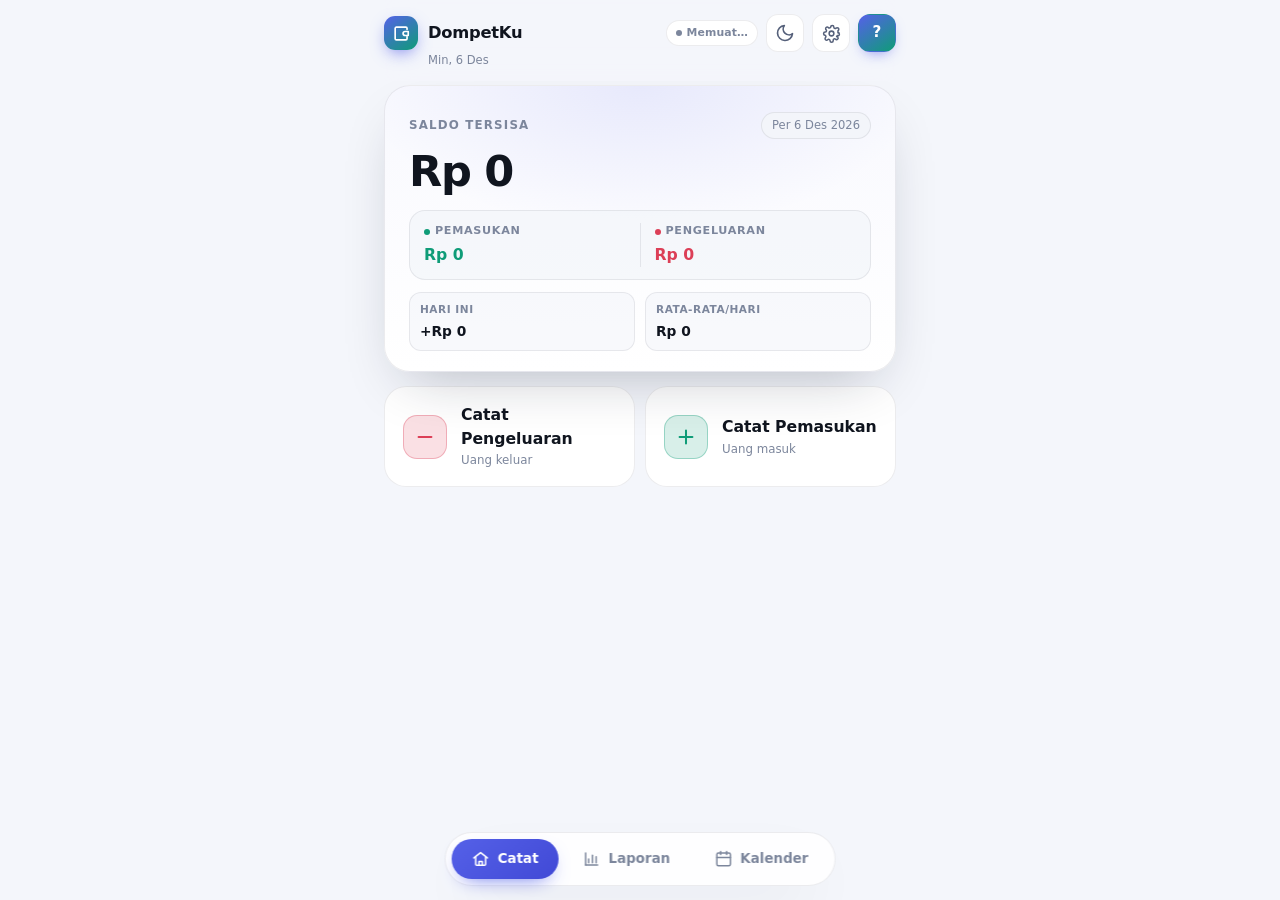
==== commit c73b0167: "feat(appbar): judul+tombol satu baris, rentang & saldo pindah baris kedua (1.25)" ====
--- a/index.html
+++ b/index.html
@@ -20,8 +20,8 @@
   <meta name="apple-mobile-web-app-title" content="DompetKu">
   <title>DompetKu — Catat</title>
   <link rel="manifest" href="manifest.json">
-  <link rel="icon" type="image/svg+xml" href="icons/icon.svg?v=1.20">
-  <link rel="apple-touch-icon" sizes="180x180" href="icons/apple-touch-icon.png?v=1.20">
+  <link rel="icon" type="image/svg+xml" href="icons/icon.svg?v=1.25">
+  <link rel="apple-touch-icon" sizes="180x180" href="icons/apple-touch-icon.png?v=1.25">
   <link rel="stylesheet" href="css/base.css">
   <link rel="stylesheet" href="css/catat.css">
   <link rel="stylesheet" href="css/receipt.css">
@@ -39,7 +39,6 @@
         </span>
         <div>
           <h1 class="appbar__title">DompetKu</h1>
-          <p class="appbar__sub" id="appbarSub">Catat cepat, rapi tiap hari</p>
         </div>
       </div>
       <div class="appbar__actions">
@@ -53,6 +52,7 @@
         </button>
         <button class="icon-btn icon-btn--account" id="accountBtn" type="button" aria-label="Akun">?</button>
       </div>
+      <p class="appbar__sub" id="appbarSub">Catat cepat, rapi tiap hari</p>
     </header>
 
     <main class="page">
--- a/css/base.css
+++ b/css/base.css
@@ -175,9 +175,16 @@
   position: sticky;
   top: 0;
   z-index: 40;
-  display: flex;
-  align-items: center;
-  gap: 12px;
+  /* Baris 1: judul + tombol. Baris 2: rentang periode & saldo, membentang penuh
+     supaya tidak pernah berebut ruang dengan tombol di kanan. */
+  display: grid;
+  grid-template-columns: minmax(0, 1fr) auto;
+  grid-template-areas:
+    'brand actions'
+    'sub sub';
+  align-items: center;
+  column-gap: 12px;
+  row-gap: 2px;
   /* Konten diturunkan melewati status bar; latar tetap menutup area atas. */
   padding: calc(var(--safe-top) + 14px) 0 12px;
   background: var(--bg);
@@ -193,9 +200,15 @@
 }
 
 .appbar__brand {
+  grid-area: brand;
   display: flex;
   align-items: center;
   gap: 10px;
+  min-width: 0;
+}
+
+.appbar__brand > div {
+  /* Tanpa ini judul tidak bisa menyusut dan ellipsis tidak pernah aktif. */
   min-width: 0;
 }
 
@@ -214,24 +227,37 @@
 .appbar__title {
   font-size: 1.02rem;
   line-height: 1.15;
+  min-width: 0;
   white-space: nowrap;
   overflow: hidden;
   text-overflow: ellipsis;
 }
 
 .appbar__sub {
+  grid-area: sub;
+  /* Sejajar dengan judul: lebar mark (34px) + jarak brand (10px). */
+  padding-left: 44px;
   font-size: 0.72rem;
   color: var(--text-muted);
   line-height: 1.2;
+  white-space: nowrap;
+  overflow: hidden;
+  text-overflow: ellipsis;
 }
 
 .appbar__actions {
+  grid-area: actions;
   margin-left: auto;
   display: flex;
   align-items: center;
   gap: 8px;
-  flex-wrap: wrap;
+  flex-wrap: nowrap;
   justify-content: flex-end;
+}
+
+.appbar__actions > * {
+  /* Tombol tidak boleh mengempis walau ruang menipis. */
+  flex: 0 0 auto;
 }
 
 .appbar__nav {
@@ -787,6 +813,36 @@
   box-shadow: 0 0 0 3px var(--primary-soft);
 }
 
+/* Dropdown: panah sendiri supaya seragam di tema gelap/terang, dan opsi tidak putih-di-atas-putih. */
+.select {
+  position: relative;
+}
+
+.select::after {
+  content: '';
+  position: absolute;
+  right: 16px;
+  top: 50%;
+  width: 7px;
+  height: 7px;
+  border-right: 2px solid var(--text-muted);
+  border-bottom: 2px solid var(--text-muted);
+  transform: translateY(-70%) rotate(45deg);
+  pointer-events: none;
+}
+
+select.field__control {
+  -webkit-appearance: none;
+  appearance: none;
+  padding-right: 40px;
+  cursor: pointer;
+}
+
+select.field__control option {
+  background: var(--surface-2);
+  color: var(--text);
+}
+
 .field__hint {
   font-size: 0.72rem;
   color: var(--text-muted);
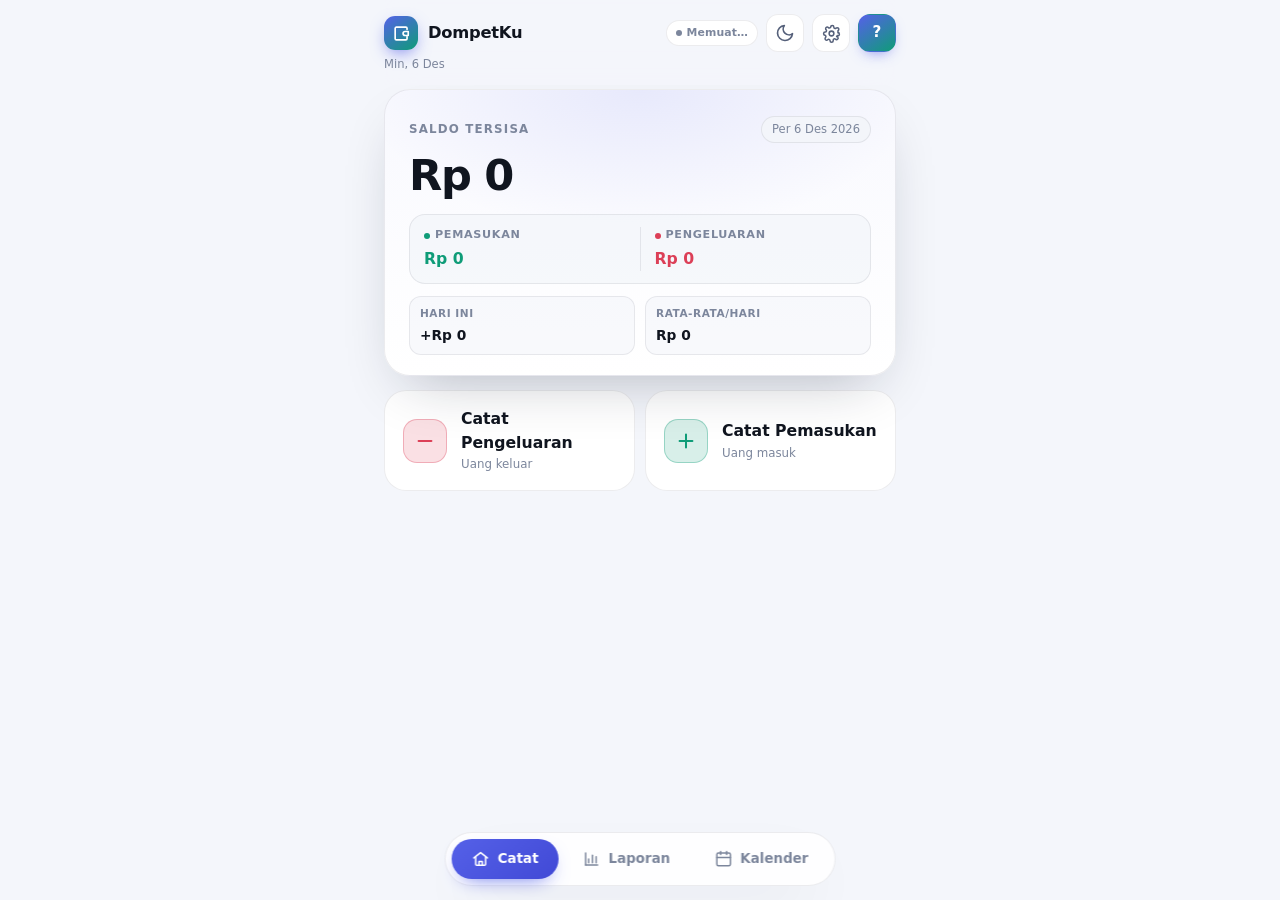
==== commit 8c777118: "feat(appbar): judul setinggi mark, subjudul rata kiri mark + jarak tipis (1.26)" ====
--- a/index.html
+++ b/index.html
@@ -20,8 +20,8 @@
   <meta name="apple-mobile-web-app-title" content="DompetKu">
   <title>DompetKu — Catat</title>
   <link rel="manifest" href="manifest.json">
-  <link rel="icon" type="image/svg+xml" href="icons/icon.svg?v=1.25">
-  <link rel="apple-touch-icon" sizes="180x180" href="icons/apple-touch-icon.png?v=1.25">
+  <link rel="icon" type="image/svg+xml" href="icons/icon.svg?v=1.26">
+  <link rel="apple-touch-icon" sizes="180x180" href="icons/apple-touch-icon.png?v=1.26">
   <link rel="stylesheet" href="css/base.css">
   <link rel="stylesheet" href="css/catat.css">
   <link rel="stylesheet" href="css/receipt.css">
--- a/css/base.css
+++ b/css/base.css
@@ -184,7 +184,7 @@
     'sub sub';
   align-items: center;
   column-gap: 12px;
-  row-gap: 2px;
+  row-gap: 0;
   /* Konten diturunkan melewati status bar; latar tetap menutup area atas. */
   padding: calc(var(--safe-top) + 14px) 0 12px;
   background: var(--bg);
@@ -226,7 +226,8 @@
 
 .appbar__title {
   font-size: 1.02rem;
-  line-height: 1.15;
+  /* Setinggi kotak mark (34px) agar judul dan mark rata sebagai satu blok. */
+  line-height: 34px;
   min-width: 0;
   white-space: nowrap;
   overflow: hidden;
@@ -235,8 +236,8 @@
 
 .appbar__sub {
   grid-area: sub;
-  /* Sejajar dengan judul: lebar mark (34px) + jarak brand (10px). */
-  padding-left: 44px;
+  /* Mulai dari tepi kiri kotak mark, dengan jarak tipis dari baris tombol. */
+  margin-top: 6px;
   font-size: 0.72rem;
   color: var(--text-muted);
   line-height: 1.2;
